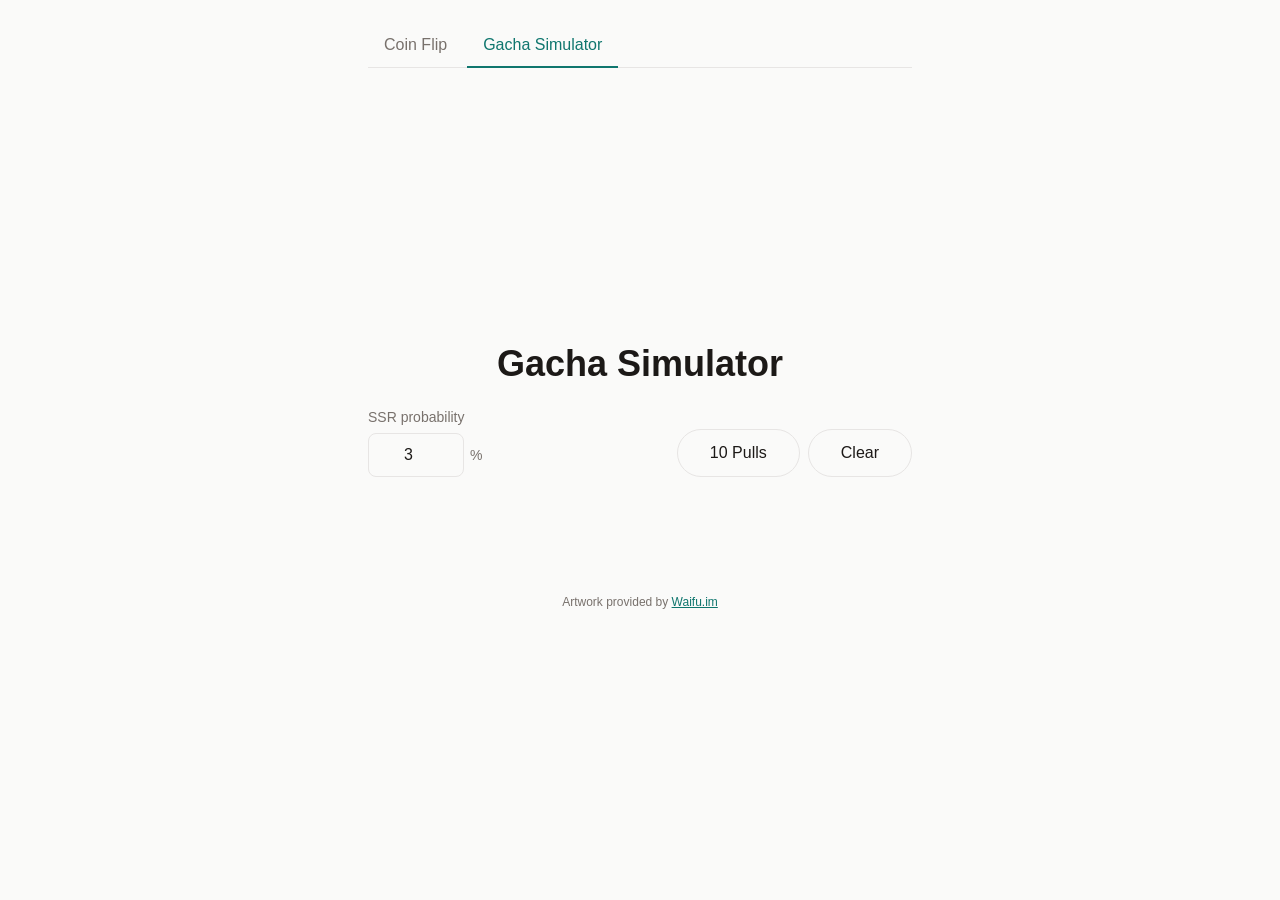
==== gacha.html @ 33f17eba "Bundle a single Waifu.im artwork in-repo; gacha pulls use it locally with no runtime API calls" ====
<!DOCTYPE html>
<html lang="en">
<head>
	<meta charset="utf-8">
	<meta name="viewport" content="width=device-width, initial-scale=1, viewport-fit=cover">
	<title>Gacha Simulator · Probability Sim</title>
	<link rel="icon" href="data:image/svg+xml,<svg xmlns='http://www.w3.org/2000/svg' viewBox='0 0 100 100'><text y='.9em' font-size='90'>🎰</text></svg>">
	<link rel="stylesheet" href="styles.css?v=7">
</head>
<body>
	<nav class="site-nav" aria-label="Simulators">
		<a class="nav-link" href="index.html">Coin Flip</a>
		<a class="nav-link active" href="gacha.html" aria-current="page">Gacha Simulator</a>
	</nav>
	<main class="app">
		<h1>Gacha Simulator</h1>
		<div class="gacha-controls">
			<label class="percent-field" for="ssr-input">
				<span>SSR probability</span>
				<span class="percent-input-row">
					<input id="ssr-input" type="number" min="0" max="100" step="0.1" value="3" inputmode="decimal">
					<span class="percent-suffix">%</span>
				</span>
			</label>
			<div class="button-row">
				<button id="pull-button" type="button">10 Pulls</button>
				<button id="clear-button" type="button">Clear</button>
			</div>
		</div>
		<p class="field-error" id="ssr-error" role="alert" hidden></p>
		<p class="status" id="status" aria-live="polite" hidden></p>
		<ol class="results-grid" id="results" aria-label="Pull results"></ol>
		<section class="summary" aria-label="Pull summary">
			<p class="stats" id="batch-stats"></p>
			<p class="stats" id="session-stats"></p>
		</section>
		<p class="attribution">Artwork provided by <a href="https://waifu.im" target="_blank" rel="noopener noreferrer">Waifu.im</a></p>
	</main>
	<script src="gacha.js?v=8"></script>
</body>
</html>
---- styles.css ----
:root {
	/* color-scheme keeps native spinners and scrollbars on theme in dark mode */
	color-scheme: light dark;
	--bg: #fafaf9;
	--fg: #1c1917;
	--muted: #78716c;
	--accent: #0f766e;
	--border: #e7e5e4;
	--hover: rgba( 28, 25, 23, 0.06 );
}

@media ( prefers-color-scheme: dark ) {
	:root {
		--bg: #171717;
		--fg: #f5f5f4;
		--muted: #a8a29e;
		--accent: #5eead4;
		--border: #262626;
		--hover: rgba( 245, 245, 244, 0.08 );
	}
}

* {
	box-sizing: border-box;
}

body {
	margin: 0;
	min-height: 100dvh;
	/* Flex column keeps the nav above the app; the app's auto margin does the centring */
	display: flex;
	flex-direction: column;
	align-items: center;
	background: var( --bg );
	color: var( --fg );
	font-family: -apple-system, "Segoe UI", Roboto, "Helvetica Neue", sans-serif;
	/* Safe-area insets keep the column clear of notches and home indicators */
	padding: calc( env( safe-area-inset-top ) + 24px ) calc( env( safe-area-inset-right ) + 24px ) calc( env( safe-area-inset-bottom ) + 24px ) calc( env( safe-area-inset-left ) + 24px );
}

.app {
	display: flex;
	flex-direction: column;
	align-items: center;
	gap: 24px;
	width: 100%;
	max-width: 34rem;
	/* Auto margins centre the app when the page is short and scroll cleanly when it is not */
	margin: auto 0;
}

h1 {
	margin: 0;
	font-size: clamp( 1.5rem, 5vw, 2.25rem );
	font-weight: 600;
}

.scene {
	position: relative;
	width: clamp( 160px, 40vw, 240px );
	height: clamp( 160px, 40vw, 240px );
}

.coin-shadow {
	position: absolute;
	left: 50%;
	bottom: -14px;
	width: 72%;
	height: 16px;
	margin-left: -36%;
	border-radius: 50%;
	/* Soft ellipse reads as the coin's shadow on the ground */
	background: radial-gradient( ellipse, rgba( 0, 0, 0, 0.22 ), transparent 70% );
	pointer-events: none;
}

.coin-mover {
	position: relative;
	width: 100%;
	height: 100%;
	/* The coin is a button now: click it, or focus it and press Enter or Space */
	cursor: pointer;
	user-select: none;
	/* Perspective must sit on the parent of the rotating element, not a grandparent */
	perspective: 900px;
}

.coin {
	position: relative;
	width: 100%;
	height: 100%;
	transform-style: preserve-3d;
}

.coin-mover.flipping {
	/* The arc carries the coin up and down with gravity easings per segment */
	animation: toss-arc 1s;
	/* While the toss runs the coin ignores clicks, so a rapid click cannot queue another flip */
	pointer-events: none;
}

.coin-mover.flipping .coin {
	/* The spin runs at constant angular speed, exactly like a real tossed coin */
	animation: toss-spin 1s linear forwards;
}

.coin-mover.flipping ~ .coin-shadow {
	/* The ground shadow shrinks and fades as the coin rises, returns as it falls */
	animation: toss-shadow 1s;
}

.coin-mover:focus-visible {
	/* Keyboard focus gets a clear ring around the round coin */
	outline: 2px solid var( --accent );
	outline-offset: 6px;
	border-radius: 50%;
}

@keyframes toss-arc {
	/* Ease-out on the rise (fast launch, slow at apex), ease-in on the fall (slow drop, fast land) */
	0%   { transform: translateY( 0 ) scale( 1 ); animation-timing-function: ease-out; }
	45%  { transform: translateY( -150px ) scale( 0.94 ); animation-timing-function: ease-in; }
	100% { transform: translateY( 0 ) scale( 1 ); }
}

@keyframes toss-spin {
	0%   { transform: rotateX( var( --flip-from, 0deg ) ); }
	100% { transform: rotateX( var( --flip-to, 1800deg ) ); }
}

@keyframes toss-shadow {
	0%   { transform: scale( 1 ); opacity: 0.7; }
	45%  { transform: scale( 0.5 ); opacity: 0.2; }
	100% { transform: scale( 1 ); opacity: 0.7; }
}

.coin-face {
	position: absolute;
	inset: 0;
	display: grid;
	place-items: center;
	border-radius: 50%;
	/* The border doubles as the visible edge when the coin is edge-on mid-toss */
	border: 2px solid #5d4a1f;
	/* Two radial gradients fake the convex dome of a struck coin */
	background:
		radial-gradient( ellipse farthest-corner at 35% 30%, #fff7c0 0%, #ffe680 12%, #d4af37 38%, #8a6e2f 78%, #5d4a1f 100% )
		, radial-gradient( ellipse farthest-corner at 65% 70%, #b8860b 0%, #d4af37 45%, #f0d060 100% );
	/* Inset rings read as the milled rim; the drop shadow lifts it off the page */
	box-shadow:
		inset 0 0 0 6px rgba( 60, 40, 0, 0.25 )
		, inset 0 0 0 7px rgba( 255, 235, 160, 0.35 )
		, inset 2px 3px 8px rgba( 0, 0, 0, 0.35 )
		, 0 6px 14px rgba( 0, 0, 0, 0.25 );
	color: #7a5c12;
	font-family: Georgia, "Times New Roman", serif;
	font-size: clamp( 3rem, 12vw, 4.5rem );
	font-weight: 700;
	/* Light below and dark above carves the lettering into the metal */
	text-shadow: 0 1px 0 rgba( 255, 245, 200, 0.6 ), 0 -1px 0 rgba( 60, 40, 0, 0.55 );
	backface-visibility: hidden;
}

.coin-face::after {
	/* Conic sheen sweeps across the face like light off polished gold */
	content: "";
	position: absolute;
	inset: 0;
	border-radius: 50%;
	pointer-events: none;
	background: conic-gradient( from 210deg, transparent 0deg, rgba( 255, 255, 255, 0.28 ) 40deg, transparent 90deg, transparent 180deg, rgba( 255, 255, 255, 0.12 ) 220deg, transparent 270deg );
}

.coin-tails {
	/* Tails starts rotated so it is the hidden back until the coin flips */
	transform: rotateX( 180deg );
}

.controls {
	display: flex;
	gap: 16px;
	width: 100%;
}

.percent-field {
	display: flex;
	flex-direction: column;
	gap: 8px;
	flex: 1;
	min-width: 0;
	color: var( --muted );
	font-size: 0.875rem;
}

input {
	min-height: 44px;
	width: 100%;
	padding: 8px 12px;
	border: 1px solid var( --border );
	border-radius: 8px;
	background: transparent;
	color: var( --fg );
	font: inherit;
	font-size: 16px; /* 16px stops iOS from auto-zooming the focused field */
	font-variant-numeric: tabular-nums;
	text-align: center;
}

input:focus {
	border-color: var( --accent );
}

input:focus-visible,
button:focus-visible {
	/* Keyboard focus keeps a visible ring instead of relying on the border tint alone */
	outline: 2px solid var( --accent );
	outline-offset: 2px;
}

button {
	min-height: 48px;
	padding: 14px 32px;
	border: 1px solid var( --border );
	border-radius: 999px;
	background: transparent;
	color: var( --fg );
	font: inherit;
	font-size: 1rem;
	cursor: pointer;
	transition: background 120ms ease, transform 120ms ease;
}

button:hover {
	background: var( --hover );
}

button:active {
	transform: scale( 0.98 );
}

button:disabled {
	opacity: 0.5;
	cursor: default;
}

.result {
	margin: 0;
	min-height: 1.5em;
	font-weight: 600;
	color: var( --muted );
}

.stats {
	margin: 0;
	min-height: 1.5em;
	font-size: 0.875rem;
	font-variant-numeric: tabular-nums;
	color: var( --muted );
}

.site-nav {
	display: flex;
	gap: 4px;
	width: 100%;
	max-width: 34rem;
	margin-bottom: 8px;
	border-bottom: 1px solid var( --border );
}

.nav-link {
	padding: 12px 16px;
	margin-bottom: -1px;
	border-bottom: 2px solid transparent;
	color: var( --muted );
	font-weight: 500;
	text-decoration: none;
}

.nav-link:hover {
	background: var( --hover );
	color: var( --fg );
}

.nav-link.active {
	/* The active page keeps the accent underline so the current tab is obvious */
	border-bottom-color: var( --accent );
	color: var( --accent );
}

.gacha-controls {
	display: flex;
	align-items: flex-end;
	gap: 16px;
	width: 100%;
}

.percent-input-row {
	display: flex;
	align-items: center;
	gap: 6px;
}

.percent-input-row input {
	width: 6rem;
}

.percent-suffix {
	color: var( --muted );
	font-size: 0.875rem;
}

.button-row {
	display: flex;
	gap: 8px;
}

.field-error {
	margin: 0;
	width: 100%;
	color: #dc2626;
	font-size: 0.875rem;
}

.status {
	margin: 0;
	min-height: 1.5em;
	color: var( --muted );
}

.results-grid {
	/* Exactly five cards per row, gacha-style, at every viewport width */
	display: grid;
	grid-template-columns: repeat( 5, 1fr );
	gap: 8px;
	width: 100%;
	margin: 0;
	padding: 0;
	list-style: none;
}

.card {
	overflow: hidden;
	border: 2px solid var( --border );
	border-radius: 10px;
	background: var( --bg );
}

.card-media {
	position: relative;
	aspect-ratio: 3 / 4;
	background: var( --hover );
}

.card-media img {
	display: block;
	width: 100%;
	height: 100%;
	object-fit: cover;
	transition: transform 150ms ease;
}

.card-fallback {
	display: grid;
	place-items: center;
	height: 100%;
	color: var( --muted );
	font-size: 0.75rem;
}

.card-link {
	display: block;
	text-decoration: none;
}

.card-link:focus-visible {
	/* Keyboard focus on a card link gets the same ring as buttons and inputs */
	outline: 2px solid var( --accent );
	outline-offset: 2px;
	border-radius: 8px;
}

.card:hover .card-media img {
	/* A gentle zoom signals the card is clickable without hiding the artwork */
	transform: scale( 1.03 );
}

.rarity-badge {
	/* The badge sits inside the artwork so each card is just image plus rarity */
	position: absolute;
	top: 6px;
	left: 6px;
	padding: 2px 7px;
	border-radius: 999px;
	font-size: 0.7rem;
	font-weight: 700;
	letter-spacing: 0.04em;
	box-shadow: 0 1px 3px rgba( 0, 0, 0, 0.35 );
}

.card-ssr {
	/* Gold reads as the top rarity; the glow stays subtle so the art is the focus */
	border-color: #d4af37;
	box-shadow: 0 0 12px rgba( 212, 175, 55, 0.35 );
}

.card-ssr .rarity-badge {
	background: #d4af37;
	color: #3f2d00;
}

.card-sr {
	border-color: #a855f7;
}

.card-sr .rarity-badge {
	background: #a855f7;
	color: #1e1033;
}

.card-r {
	border-color: #3b82f6;
}

.card-r .rarity-badge {
	background: #3b82f6;
	color: #0b1d33;
}

.summary {
	display: flex;
	flex-direction: column;
	gap: 4px;
	width: 100%;
}

.attribution {
	margin: 0;
	color: var( --muted );
	font-size: 0.75rem;
}

.attribution a {
	color: var( --accent );
}

@media ( max-width: 600px ) {
	/* Inputs stack under 600px so each field keeps a comfortable tap target */
	.controls {
		flex-direction: column;
	}
	/* Gacha controls and buttons stack so the pull button stays a full-width tap target */
	.gacha-controls {
		flex-direction: column;
		align-items: stretch;
	}
	.button-row button {
		flex: 1;
	}
}
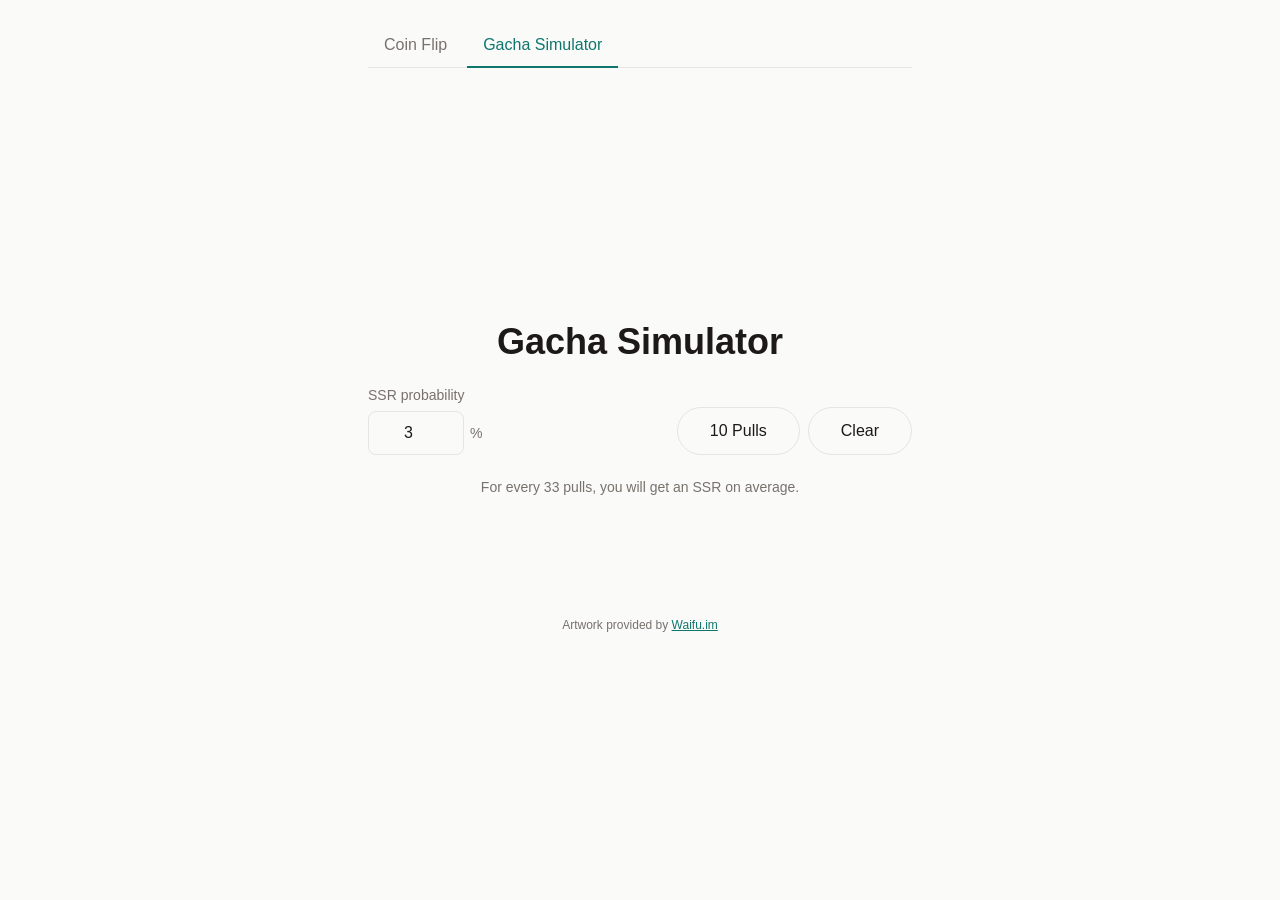
==== commit fff72061: "feat: add expected pulls per SSR metric to gacha sim - expectedPullsPerSsr(): geometric mean 1/p = 1" ====
--- a/gacha.html
+++ b/gacha.html
@@ -28,6 +28,7 @@
 			</div>
 		</div>
 		<p class="field-error" id="ssr-error" role="alert" hidden></p>
+		<p class="stats" id="expected-ssr-line" aria-live="polite"></p>
 		<p class="status" id="status" aria-live="polite" hidden></p>
 		<ol class="results-grid" id="results" aria-label="Pull results"></ol>
 		<section class="summary" aria-label="Pull summary">
@@ -36,6 +37,6 @@
 		</section>
 		<p class="attribution">Artwork provided by <a href="https://waifu.im" target="_blank" rel="noopener noreferrer">Waifu.im</a></p>
 	</main>
-	<script src="gacha.js?v=8"></script>
+	<script src="gacha.js?v=10"></script>
 </body>
 </html>
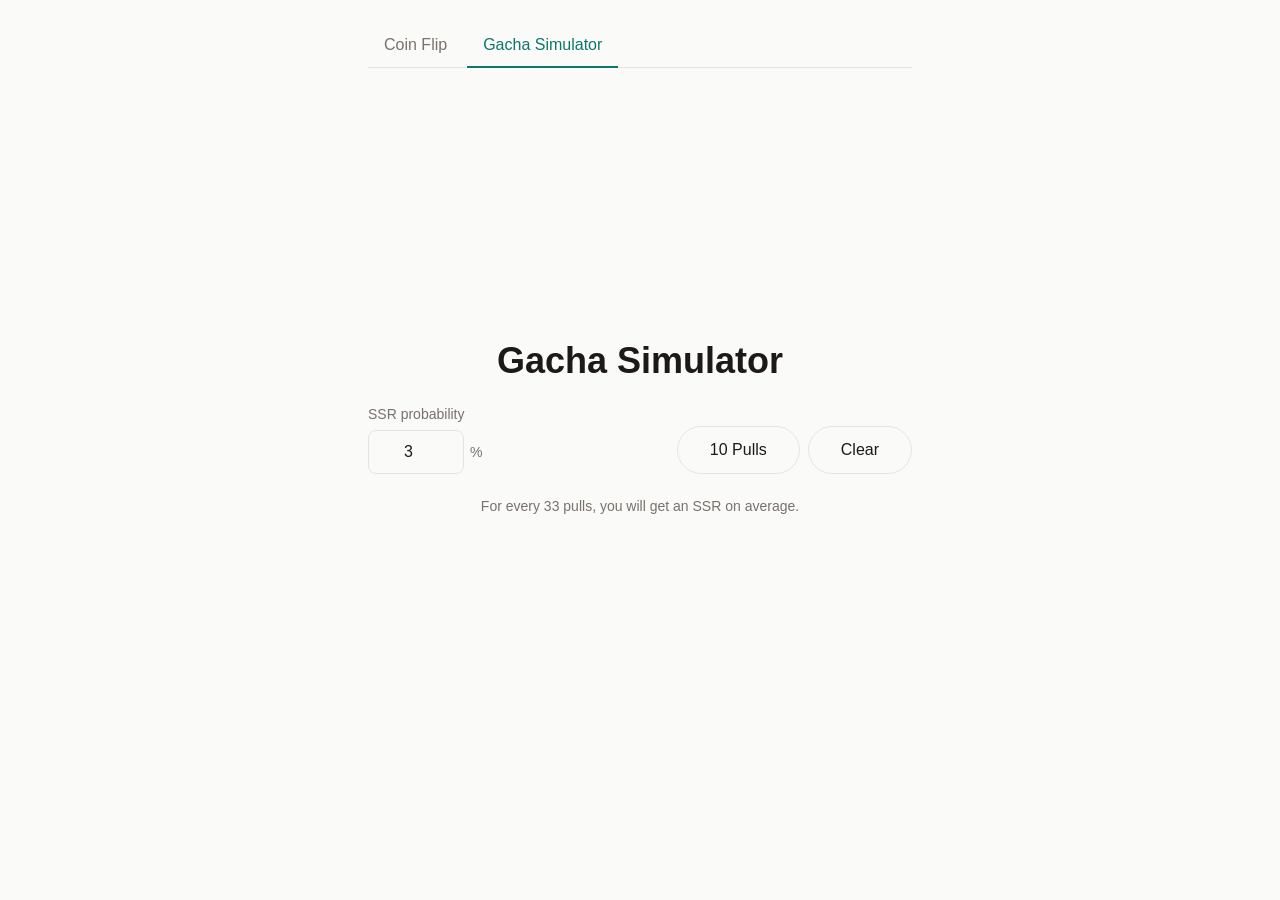
==== commit 9cb54c2f: "Remove Waifu.im attribution from gacha simulator" ====
--- a/gacha.html
+++ b/gacha.html
@@ -35,7 +35,6 @@
 			<p class="stats" id="batch-stats"></p>
 			<p class="stats" id="session-stats"></p>
 		</section>
-		<p class="attribution">Artwork provided by <a href="https://waifu.im" target="_blank" rel="noopener noreferrer">Waifu.im</a></p>
 	</main>
 	<script src="gacha.js?v=10"></script>
 </body>
--- a/styles.css
+++ b/styles.css
@@ -433,16 +433,6 @@
 	width: 100%;
 }
 
-.attribution {
-	margin: 0;
-	color: var( --muted );
-	font-size: 0.75rem;
-}
-
-.attribution a {
-	color: var( --accent );
-}
-
 @media ( max-width: 600px ) {
 	/* Inputs stack under 600px so each field keeps a comfortable tap target */
 	.controls {
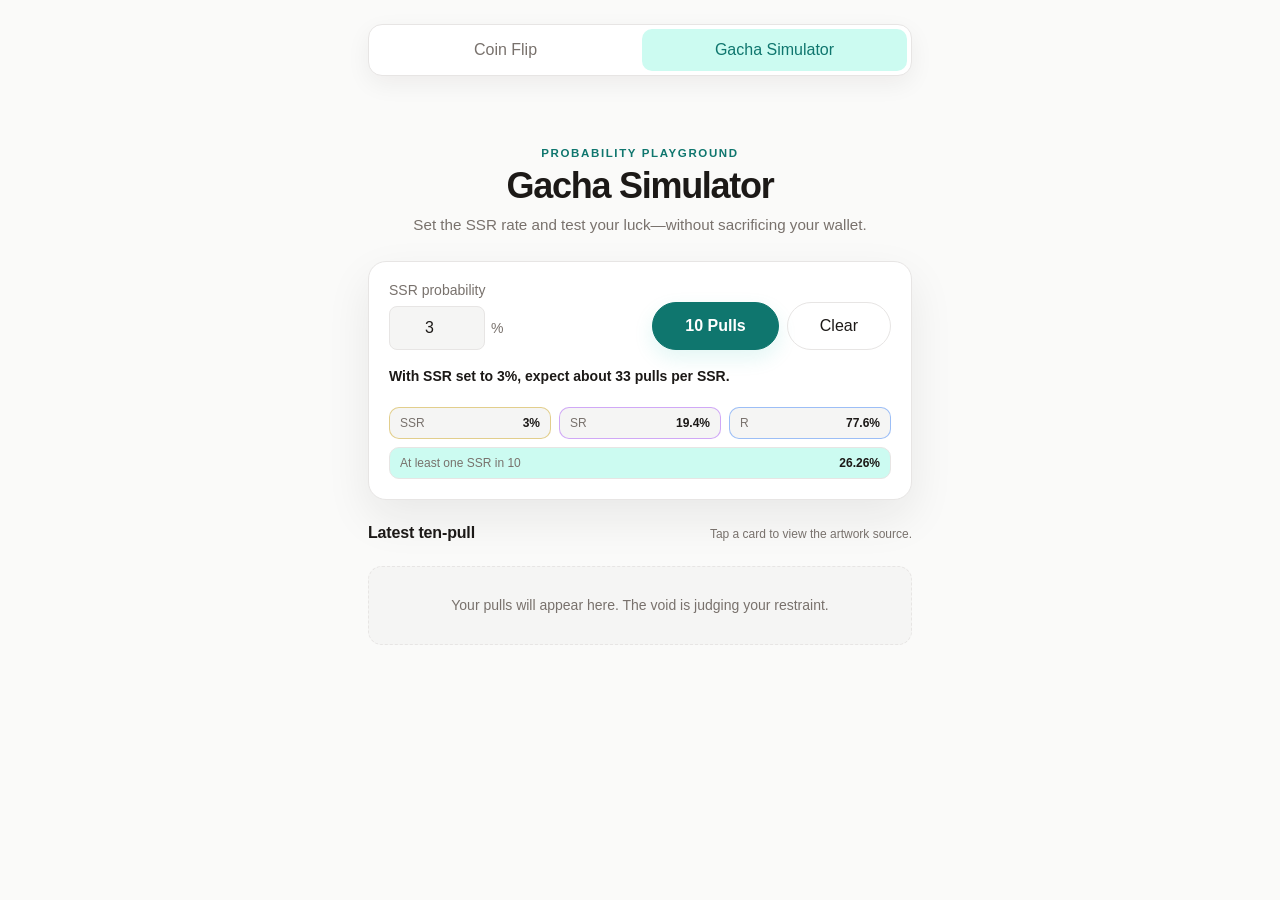
==== commit b0c6896a: "[verified] enhance simulator UX and probability checks" ====
--- a/gacha.html
+++ b/gacha.html
@@ -5,37 +5,61 @@
 	<meta name="viewport" content="width=device-width, initial-scale=1, viewport-fit=cover">
 	<title>Gacha Simulator · Probability Sim</title>
 	<link rel="icon" href="data:image/svg+xml,<svg xmlns='http://www.w3.org/2000/svg' viewBox='0 0 100 100'><text y='.9em' font-size='90'>🎰</text></svg>">
-	<link rel="stylesheet" href="styles.css?v=7">
+	<link rel="stylesheet" href="styles.css?v=9">
+	<script>
+		// Embed mode ( ?embed=1 ) hides the simulator nav and trims page chrome
+		// so the app sits cleanly inside a parent page's iframe ( game corner ).
+		if ( new URLSearchParams( location.search ).has( "embed" ) ) {
+			document.documentElement.dataset.embed = "1";
+		}
+	</script>
 </head>
 <body>
 	<nav class="site-nav" aria-label="Simulators">
 		<a class="nav-link" href="index.html">Coin Flip</a>
 		<a class="nav-link active" href="gacha.html" aria-current="page">Gacha Simulator</a>
 	</nav>
-	<main class="app">
-		<h1>Gacha Simulator</h1>
-		<div class="gacha-controls">
-			<label class="percent-field" for="ssr-input">
-				<span>SSR probability</span>
-				<span class="percent-input-row">
-					<input id="ssr-input" type="number" min="0" max="100" step="0.1" value="3" inputmode="decimal">
-					<span class="percent-suffix">%</span>
-				</span>
-			</label>
-			<div class="button-row">
-				<button id="pull-button" type="button">10 Pulls</button>
-				<button id="clear-button" type="button">Clear</button>
+	<main class="app gacha-app">
+		<header class="app-header">
+			<p class="eyebrow">Probability playground</p>
+			<h1>Gacha Simulator</h1>
+			<p class="app-intro">Set the SSR rate and test your luck—without sacrificing your wallet.</p>
+		</header>
+		<section class="control-card gacha-control-card" aria-label="Gacha controls">
+			<div class="gacha-controls">
+				<label class="percent-field">
+					<span>SSR probability</span>
+					<span class="percent-input-row">
+						<input id="ssr-input" type="number" min="0" max="100" step="0.1" value="3" inputmode="decimal" aria-describedby="ssr-error expected-ssr-line">
+						<span class="percent-suffix">%</span>
+					</span>
+				</label>
+				<div class="button-row">
+					<button class="primary-button" id="pull-button" type="button">10 Pulls</button>
+					<button id="clear-button" type="button">Clear</button>
+				</div>
 			</div>
+			<p class="field-error" id="ssr-error" role="alert" hidden></p>
+			<p class="stats expected-line" id="expected-ssr-line" aria-live="polite"></p>
+			<div class="odds-breakdown" role="group" aria-label="Configured rarity probabilities">
+				<span class="odds-chip odds-ssr">SSR <strong id="odds-ssr">3%</strong></span>
+				<span class="odds-chip odds-sr">SR <strong id="odds-sr">19.4%</strong></span>
+				<span class="odds-chip odds-r">R <strong id="odds-r">77.6%</strong></span>
+				<span class="odds-chip odds-ten">At least one SSR in 10 <strong id="ten-pull-chance">26.26%</strong></span>
+			</div>
+		</section>
+		<p class="status" id="status" aria-live="polite" hidden></p>
+		<div class="results-heading">
+			<h2>Latest ten-pull</h2>
+			<p>Tap a card to view the artwork source.</p>
 		</div>
-		<p class="field-error" id="ssr-error" role="alert" hidden></p>
-		<p class="stats" id="expected-ssr-line" aria-live="polite"></p>
-		<p class="status" id="status" aria-live="polite" hidden></p>
+		<p class="empty-state" id="results-empty">Your pulls will appear here. The void is judging your restraint.</p>
 		<ol class="results-grid" id="results" aria-label="Pull results"></ol>
-		<section class="summary" aria-label="Pull summary">
+		<section class="summary" id="summary" aria-label="Pull summary" hidden>
 			<p class="stats" id="batch-stats"></p>
 			<p class="stats" id="session-stats"></p>
 		</section>
 	</main>
-	<script src="gacha.js?v=10"></script>
+	<script src="gacha.js?v=11"></script>
 </body>
 </html>
--- a/styles.css
+++ b/styles.css
@@ -7,6 +7,12 @@
 	--accent: #0f766e;
 	--border: #e7e5e4;
 	--hover: rgba( 28, 25, 23, 0.06 );
+	--surface: #ffffff;
+	--surface-muted: #f5f5f4;
+	--accent-soft: #ccfbf1;
+	--accent-contrast: #ffffff;
+	--page-glow: rgba( 20, 184, 166, 0.12 );
+	--shadow: 0 18px 45px rgba( 28, 25, 23, 0.08 );
 }
 
 @media ( prefers-color-scheme: dark ) {
@@ -17,11 +23,54 @@
 		--accent: #5eead4;
 		--border: #262626;
 		--hover: rgba( 245, 245, 244, 0.08 );
-	}
+		--surface: #202020;
+		--surface-muted: #292929;
+		--accent-soft: rgba( 94, 234, 212, 0.14 );
+		--accent-contrast: #10201d;
+		--page-glow: rgba( 45, 212, 191, 0.10 );
+		--shadow: 0 22px 55px rgba( 0, 0, 0, 0.28 );
+	}
+}
+
+/* A parent page can force either palette; these blocks sit after the media query so they win. */
+:root[data-theme="light"] {
+	color-scheme: light;
+	--bg: #fafaf9;
+	--fg: #1c1917;
+	--muted: #78716c;
+	--accent: #0f766e;
+	--border: #e7e5e4;
+	--hover: rgba( 28, 25, 23, 0.06 );
+	--surface: #ffffff;
+	--surface-muted: #f5f5f4;
+	--accent-soft: #ccfbf1;
+	--accent-contrast: #ffffff;
+	--page-glow: rgba( 20, 184, 166, 0.12 );
+	--shadow: 0 18px 45px rgba( 28, 25, 23, 0.08 );
+}
+
+:root[data-theme="dark"] {
+	color-scheme: dark;
+	--bg: #171717;
+	--fg: #f5f5f4;
+	--muted: #a8a29e;
+	--accent: #5eead4;
+	--border: #262626;
+	--hover: rgba( 245, 245, 244, 0.08 );
+	--surface: #202020;
+	--surface-muted: #292929;
+	--accent-soft: rgba( 94, 234, 212, 0.14 );
+	--accent-contrast: #10201d;
+	--page-glow: rgba( 45, 212, 191, 0.10 );
+	--shadow: 0 22px 55px rgba( 0, 0, 0, 0.28 );
 }
 
 * {
 	box-sizing: border-box;
+}
+
+[hidden] {
+	display: none !important;
 }
 
 body {
@@ -33,7 +82,7 @@
 	align-items: center;
 	background: var( --bg );
 	color: var( --fg );
-	font-family: -apple-system, "Segoe UI", Roboto, "Helvetica Neue", sans-serif;
+	font-family: "Avenir Next", Avenir, "Segoe UI", Roboto, "Helvetica Neue", sans-serif;
 	/* Safe-area insets keep the column clear of notches and home indicators */
 	padding: calc( env( safe-area-inset-top ) + 24px ) calc( env( safe-area-inset-right ) + 24px ) calc( env( safe-area-inset-bottom ) + 24px ) calc( env( safe-area-inset-left ) + 24px );
 }
@@ -52,7 +101,9 @@
 h1 {
 	margin: 0;
 	font-size: clamp( 1.5rem, 5vw, 2.25rem );
-	font-weight: 600;
+	font-weight: 750;
+	letter-spacing: -0.035em;
+	text-wrap: balance;
 }
 
 .scene {
@@ -81,11 +132,17 @@
 	/* The coin is a button now: click it, or focus it and press Enter or Space */
 	cursor: pointer;
 	user-select: none;
+	min-height: 0;
+	padding: 0;
+	border: 0;
+	background: transparent;
+	color: inherit;
 	/* Perspective must sit on the parent of the rotating element, not a grandparent */
 	perspective: 900px;
 }
 
 .coin {
+	display: block;
 	position: relative;
 	width: 100%;
 	height: 100%;
@@ -238,6 +295,18 @@
 	transform: scale( 0.98 );
 }
 
+.coin-mover:hover {
+	background: transparent;
+}
+
+.coin-mover:active {
+	transform: none;
+}
+
+.coin-mover:disabled {
+	opacity: 1;
+}
+
 button:disabled {
 	opacity: 0.5;
 	cursor: default;
@@ -433,12 +502,254 @@
 	width: 100%;
 }
 
+/* Operate surfaces keep controls prominent and feedback compact. */
+.app-header {
+	display: grid;
+	justify-items: center;
+	gap: 6px;
+	text-align: center;
+}
+
+.eyebrow {
+	margin: 0;
+	color: var( --accent );
+	font-size: 0.72rem;
+	font-weight: 750;
+	letter-spacing: 0.14em;
+	text-transform: uppercase;
+}
+
+.app-intro {
+	max-width: 30rem;
+	margin: 0;
+	color: var( --muted );
+	font-size: 0.95rem;
+	line-height: 1.55;
+	text-wrap: pretty;
+}
+
+.gacha-app {
+	flex: 0 0 auto;
+	justify-content: flex-start;
+	margin-block: clamp( 2rem, 7vh, 4rem ) 0;
+}
+
+.control-card,
+.result-panel,
+.summary {
+	width: 100%;
+	border: 1px solid var( --border );
+	background: var( --surface );
+	box-shadow: var( --shadow );
+}
+
+.control-card {
+	display: grid;
+	gap: 18px;
+	padding: 20px;
+	border-radius: 18px;
+}
+
+.coin-controls .primary-button {
+	width: 100%;
+}
+
+.result-panel {
+	display: grid;
+	gap: 4px;
+	padding: 16px 20px;
+	border-radius: 16px;
+	text-align: center;
+}
+
+.result-panel .result {
+	color: var( --fg );
+	font-size: 1rem;
+}
+
+input {
+	background: var( --surface-muted );
+	transition: border-color 120ms ease, box-shadow 120ms ease, background 120ms ease;
+}
+
+input:focus {
+	background: var( --surface );
+	box-shadow: 0 0 0 3px var( --accent-soft );
+}
+
+.primary-button {
+	border-color: var( --accent );
+	background: var( --accent );
+	color: var( --accent-contrast );
+	font-weight: 700;
+	box-shadow: 0 8px 20px var( --page-glow );
+}
+
+.primary-button:hover {
+	background: var( --accent );
+	filter: brightness( 1.08 );
+	transform: translateY( -1px );
+}
+
+.site-nav {
+	padding: 4px;
+	border: 1px solid var( --border );
+	border-radius: 14px;
+	background: var( --surface );
+	box-shadow: 0 8px 24px rgba( 28, 25, 23, 0.06 );
+}
+
+.nav-link {
+	margin: 0;
+	border: 0;
+	border-radius: 10px;
+	text-align: center;
+	flex: 1;
+}
+
+.nav-link.active {
+	background: var( --accent-soft );
+}
+
+.expected-line {
+	color: var( --fg );
+	font-weight: 600;
+}
+
+.odds-breakdown {
+	display: grid;
+	grid-template-columns: repeat( 3, 1fr );
+	gap: 8px;
+}
+
+.odds-chip {
+	display: flex;
+	justify-content: space-between;
+	gap: 6px;
+	padding: 8px 10px;
+	border: 1px solid var( --border );
+	border-radius: 10px;
+	background: var( --surface-muted );
+	color: var( --muted );
+	font-size: 0.75rem;
+	font-variant-numeric: tabular-nums;
+}
+
+.odds-chip strong {
+	color: var( --fg );
+}
+
+.odds-ssr {
+	border-color: rgba( 212, 175, 55, 0.55 );
+}
+
+.odds-sr {
+	border-color: rgba( 168, 85, 247, 0.48 );
+}
+
+.odds-r {
+	border-color: rgba( 59, 130, 246, 0.48 );
+}
+
+.odds-ten {
+	grid-column: 1 / -1;
+	background: var( --accent-soft );
+}
+
+.results-heading {
+	display: flex;
+	align-items: baseline;
+	justify-content: space-between;
+	gap: 16px;
+	width: 100%;
+}
+
+.results-heading h2,
+.results-heading p {
+	margin: 0;
+}
+
+.results-heading h2 {
+	font-size: 1rem;
+	letter-spacing: -0.01em;
+}
+
+.results-heading p {
+	color: var( --muted );
+	font-size: 0.75rem;
+}
+
+.empty-state {
+	width: 100%;
+	margin: 0;
+	padding: 28px 18px;
+	border: 1px dashed var( --border );
+	border-radius: 14px;
+	background: var( --surface-muted );
+	color: var( --muted );
+	font-size: 0.875rem;
+	line-height: 1.5;
+	text-align: center;
+}
+
+.summary {
+	gap: 6px;
+	padding: 14px 16px;
+	border-radius: 14px;
+	box-shadow: none;
+}
+
+.card {
+	box-shadow: 0 4px 12px rgba( 0, 0, 0, 0.08 );
+	animation: card-reveal 260ms both;
+}
+
+.card.card-ssr {
+	box-shadow: 0 4px 12px rgba( 0, 0, 0, 0.08 ), 0 0 12px rgba( 212, 175, 55, 0.35 );
+}
+
+.card:nth-child( 2n ) {
+	animation-delay: 30ms;
+}
+
+.card:nth-child( 3n ) {
+	animation-delay: 60ms;
+}
+
+@keyframes card-reveal {
+	from {
+		opacity: 0;
+		transform: translateY( 8px ) scale( 0.98 );
+	}
+	to {
+		opacity: 1;
+		transform: translateY( 0 ) scale( 1 );
+	}
+}
+
+@media ( prefers-reduced-motion: reduce ) {
+	*,
+	*::before,
+	*::after {
+		scroll-behavior: auto !important;
+		animation-duration: 0.01ms !important;
+		animation-iteration-count: 1 !important;
+		transition-duration: 0.01ms !important;
+	}
+}
+
 @media ( max-width: 600px ) {
-	/* Inputs stack under 600px so each field keeps a comfortable tap target */
+	body {
+		padding: calc( env( safe-area-inset-top ) + 16px ) calc( env( safe-area-inset-right ) + 16px ) calc( env( safe-area-inset-bottom ) + 16px ) calc( env( safe-area-inset-left ) + 16px );
+	}
+	/* Inputs stack when needed; the linked coin pair remains side by side on ordinary phones */
 	.controls {
 		flex-direction: column;
 	}
-	/* Gacha controls and buttons stack so the pull button stays a full-width tap target */
+	.coin-app .controls {
+		flex-direction: row;
+	}
+	/* Gacha controls stack so the pull button stays a full-width tap target */
 	.gacha-controls {
 		flex-direction: column;
 		align-items: stretch;
@@ -446,4 +757,40 @@
 	.button-row button {
 		flex: 1;
 	}
-}
+	.control-card {
+		padding: 16px;
+	}
+	.results-heading {
+		align-items: flex-start;
+		flex-direction: column;
+		gap: 4px;
+	}
+	.results-grid {
+		gap: 4px;
+	}
+	.rarity-badge {
+		padding: 2px 5px;
+		font-size: 0.75rem;
+	}
+}
+
+@media ( max-width: 340px ) {
+	.coin-app .controls {
+		flex-direction: column;
+	}
+}
+
+/* Embed mode ( [data-embed] ) keeps only the app: no nav, no full-page chrome */
+:root[data-embed] body {
+	min-height: 0;
+	background: transparent;
+	padding: 20px;
+}
+
+:root[data-embed] .site-nav {
+	display: none;
+}
+
+:root[data-embed] .gacha-app {
+	margin-block: 0;
+}
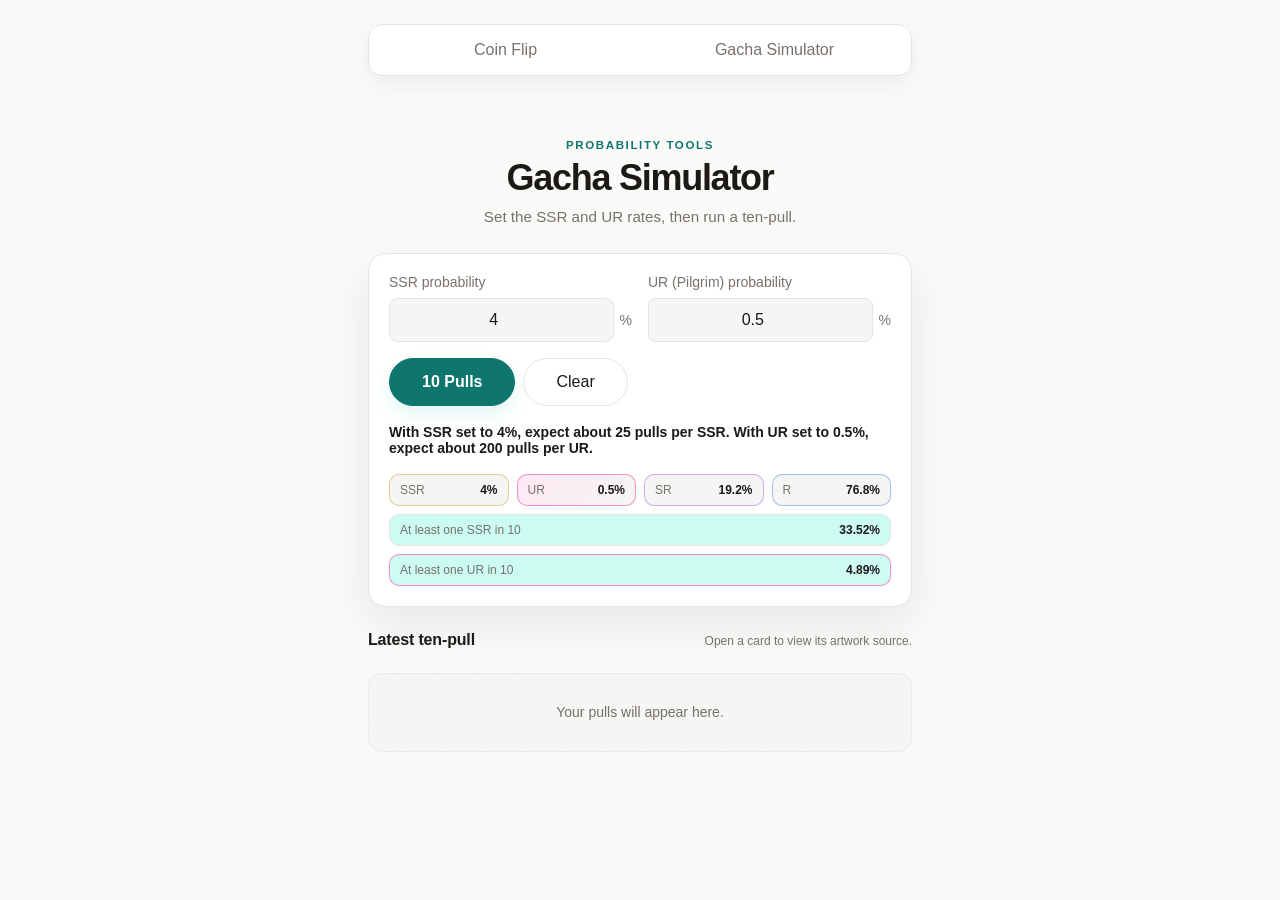
==== commit 962307ff: "feat: switch simulators without page reloads" ====
--- a/gacha.html
+++ b/gacha.html
@@ -5,61 +5,10 @@
 	<meta name="viewport" content="width=device-width, initial-scale=1, viewport-fit=cover">
 	<title>Gacha Simulator · Probability Sim</title>
 	<link rel="icon" href="data:image/svg+xml,<svg xmlns='http://www.w3.org/2000/svg' viewBox='0 0 100 100'><text y='.9em' font-size='90'>🎰</text></svg>">
-	<link rel="stylesheet" href="styles.css?v=9">
-	<script>
-		// Embed mode ( ?embed=1 ) hides the simulator nav and trims page chrome
-		// so the app sits cleanly inside a parent page's iframe ( game corner ).
-		if ( new URLSearchParams( location.search ).has( "embed" ) ) {
-			document.documentElement.dataset.embed = "1";
-		}
-	</script>
+	<link rel="stylesheet" href="styles/styles.css?v=__BUILD_VERSION__">
 </head>
 <body>
-	<nav class="site-nav" aria-label="Simulators">
-		<a class="nav-link" href="index.html">Coin Flip</a>
-		<a class="nav-link active" href="gacha.html" aria-current="page">Gacha Simulator</a>
-	</nav>
-	<main class="app gacha-app">
-		<header class="app-header">
-			<p class="eyebrow">Probability playground</p>
-			<h1>Gacha Simulator</h1>
-			<p class="app-intro">Set the SSR rate and test your luck—without sacrificing your wallet.</p>
-		</header>
-		<section class="control-card gacha-control-card" aria-label="Gacha controls">
-			<div class="gacha-controls">
-				<label class="percent-field">
-					<span>SSR probability</span>
-					<span class="percent-input-row">
-						<input id="ssr-input" type="number" min="0" max="100" step="0.1" value="3" inputmode="decimal" aria-describedby="ssr-error expected-ssr-line">
-						<span class="percent-suffix">%</span>
-					</span>
-				</label>
-				<div class="button-row">
-					<button class="primary-button" id="pull-button" type="button">10 Pulls</button>
-					<button id="clear-button" type="button">Clear</button>
-				</div>
-			</div>
-			<p class="field-error" id="ssr-error" role="alert" hidden></p>
-			<p class="stats expected-line" id="expected-ssr-line" aria-live="polite"></p>
-			<div class="odds-breakdown" role="group" aria-label="Configured rarity probabilities">
-				<span class="odds-chip odds-ssr">SSR <strong id="odds-ssr">3%</strong></span>
-				<span class="odds-chip odds-sr">SR <strong id="odds-sr">19.4%</strong></span>
-				<span class="odds-chip odds-r">R <strong id="odds-r">77.6%</strong></span>
-				<span class="odds-chip odds-ten">At least one SSR in 10 <strong id="ten-pull-chance">26.26%</strong></span>
-			</div>
-		</section>
-		<p class="status" id="status" aria-live="polite" hidden></p>
-		<div class="results-heading">
-			<h2>Latest ten-pull</h2>
-			<p>Tap a card to view the artwork source.</p>
-		</div>
-		<p class="empty-state" id="results-empty">Your pulls will appear here. The void is judging your restraint.</p>
-		<ol class="results-grid" id="results" aria-label="Pull results"></ol>
-		<section class="summary" id="summary" aria-label="Pull summary" hidden>
-			<p class="stats" id="batch-stats"></p>
-			<p class="stats" id="session-stats"></p>
-		</section>
-	</main>
-	<script src="gacha.js?v=11"></script>
+	<div id="app" aria-live="polite"></div>
+	<script src="js/view-loader.js?v=__BUILD_VERSION__" data-view="views/gacha.html?v=__BUILD_VERSION__" data-script="js/gacha.js?v=__BUILD_VERSION__" defer></script>
 </body>
-</html>
+</html>
--- a/styles/styles.css
+++ b/styles/styles.css
@@ -0,0 +1,909 @@
+:root {
+	/* color-scheme keeps native spinners and scrollbars on theme in dark mode */
+	color-scheme: light dark;
+	--bg: #fafaf9;
+	--fg: #1c1917;
+	--muted: #78716c;
+	--accent: #0f766e;
+	--border: #e7e5e4;
+	--hover: rgba( 28, 25, 23, 0.06 );
+	--surface: #ffffff;
+	--surface-muted: #f5f5f4;
+	--accent-soft: #ccfbf1;
+	--accent-contrast: #ffffff;
+	--page-glow: rgba( 20, 184, 166, 0.12 );
+	--shadow: 0 18px 45px rgba( 28, 25, 23, 0.08 );
+}
+
+@media ( prefers-color-scheme: dark ) {
+	:root {
+		--bg: #171717;
+		--fg: #f5f5f4;
+		--muted: #a8a29e;
+		--accent: #5eead4;
+		--border: #262626;
+		--hover: rgba( 245, 245, 244, 0.08 );
+		--surface: #202020;
+		--surface-muted: #292929;
+		--accent-soft: rgba( 94, 234, 212, 0.14 );
+		--accent-contrast: #10201d;
+		--page-glow: rgba( 45, 212, 191, 0.10 );
+		--shadow: 0 22px 55px rgba( 0, 0, 0, 0.28 );
+	}
+}
+
+/* A parent page can force either palette; these blocks sit after the media query so they win. */
+:root[data-theme="light"] {
+	color-scheme: light;
+	--bg: #fafaf9;
+	--fg: #1c1917;
+	--muted: #78716c;
+	--accent: #0f766e;
+	--border: #e7e5e4;
+	--hover: rgba( 28, 25, 23, 0.06 );
+	--surface: #ffffff;
+	--surface-muted: #f5f5f4;
+	--accent-soft: #ccfbf1;
+	--accent-contrast: #ffffff;
+	--page-glow: rgba( 20, 184, 166, 0.12 );
+	--shadow: 0 18px 45px rgba( 28, 25, 23, 0.08 );
+}
+
+:root[data-theme="dark"] {
+	color-scheme: dark;
+	--bg: #171717;
+	--fg: #f5f5f4;
+	--muted: #a8a29e;
+	--accent: #5eead4;
+	--border: #262626;
+	--hover: rgba( 245, 245, 244, 0.08 );
+	--surface: #202020;
+	--surface-muted: #292929;
+	--accent-soft: rgba( 94, 234, 212, 0.14 );
+	--accent-contrast: #10201d;
+	--page-glow: rgba( 45, 212, 191, 0.10 );
+	--shadow: 0 22px 55px rgba( 0, 0, 0, 0.28 );
+}
+
+* {
+	box-sizing: border-box;
+}
+
+[hidden] {
+	display: none !important;
+}
+
+body {
+	margin: 0;
+	min-height: 100dvh;
+	/* Flex column keeps the nav above the app; the app's auto margin does the centring */
+	display: flex;
+	flex-direction: column;
+	align-items: center;
+	background: var( --bg );
+	color: var( --fg );
+	font-family: "Avenir Next", Avenir, "Segoe UI", Roboto, "Helvetica Neue", sans-serif;
+	/* Safe-area insets keep the column clear of notches and home indicators */
+	padding: calc( env( safe-area-inset-top ) + 24px ) calc( env( safe-area-inset-right ) + 24px ) calc( env( safe-area-inset-bottom ) + 24px ) calc( env( safe-area-inset-left ) + 24px );
+}
+
+.app {
+	display: flex;
+	flex-direction: column;
+	align-items: center;
+	gap: 24px;
+	width: 100%;
+	max-width: 34rem;
+	/* Auto margins centre the app when the page is short and scroll cleanly when it is not */
+	margin: auto 0;
+}
+
+h1 {
+	margin: 0;
+	font-size: clamp( 1.5rem, 5vw, 2.25rem );
+	font-weight: 750;
+	letter-spacing: -0.035em;
+	text-wrap: balance;
+}
+
+.scene {
+	position: relative;
+	width: clamp( 160px, 40vw, 240px );
+	height: clamp( 160px, 40vw, 240px );
+}
+
+.coin-shadow {
+	position: absolute;
+	left: 50%;
+	bottom: -14px;
+	width: 72%;
+	height: 16px;
+	margin-left: -36%;
+	border-radius: 50%;
+	/* Soft ellipse reads as the coin's shadow on the ground */
+	background: radial-gradient( ellipse, rgba( 0, 0, 0, 0.22 ), transparent 70% );
+	pointer-events: none;
+}
+
+.coin-mover {
+	position: relative;
+	width: 100%;
+	height: 100%;
+	/* The coin is a button now: click it, or focus it and press Enter or Space */
+	cursor: pointer;
+	user-select: none;
+	min-height: 0;
+	padding: 0;
+	border: 0;
+	background: transparent;
+	color: inherit;
+	/* Perspective must sit on the parent of the rotating element, not a grandparent */
+	perspective: 900px;
+}
+
+.coin {
+	display: block;
+	position: relative;
+	width: 100%;
+	height: 100%;
+	transform-style: preserve-3d;
+	will-change: transform;
+}
+
+.coin-mover.flipping {
+	/* The arc carries the coin up and down with gravity easings per segment */
+	animation: toss-arc 1s;
+	/* While the toss runs the coin ignores clicks, so a rapid click cannot queue another flip */
+	pointer-events: none;
+}
+
+.coin-mover.flipping .coin {
+	/* The spin runs at constant angular speed, exactly like a real tossed coin */
+	animation: toss-spin 1s linear forwards;
+}
+
+.coin-mover.flipping ~ .coin-shadow {
+	/* The ground shadow shrinks and fades as the coin rises, returns as it falls */
+	animation: toss-shadow 1s;
+}
+
+.coin-mover:focus-visible {
+	/* Keyboard focus gets a clear ring around the round coin */
+	outline: 2px solid var( --accent );
+	outline-offset: 6px;
+	border-radius: 50%;
+}
+
+@keyframes toss-arc {
+	/* Ease-out on the rise (fast launch, slow at apex), ease-in on the fall (slow drop, fast land) */
+	0%   { transform: translateY( 0 ) scale( 1 ); animation-timing-function: ease-out; }
+	45%  { transform: translateY( -150px ) scale( 0.94 ); animation-timing-function: ease-in; }
+	100% { transform: translateY( 0 ) scale( 1 ); }
+}
+
+@keyframes toss-spin {
+	0%   { transform: rotateX( var( --flip-from, 0deg ) ); }
+	100% { transform: rotateX( var( --flip-to, 1800deg ) ); }
+}
+
+@keyframes toss-shadow {
+	0%   { transform: scale( 1 ); opacity: 0.7; }
+	45%  { transform: scale( 0.5 ); opacity: 0.2; }
+	100% { transform: scale( 1 ); opacity: 0.7; }
+}
+
+.coin-face {
+	position: absolute;
+	inset: 0;
+	backface-visibility: hidden;
+}
+
+.coin-art {
+	display: block;
+	width: 100%;
+	height: 100%;
+	object-fit: contain;
+	overflow: visible;
+	pointer-events: none;
+	filter: drop-shadow( 0 6px 7px rgba( 0, 0, 0, 0.3 ) );
+}
+
+.coin-metal {
+	stroke: #604514;
+	stroke-width: 2;
+}
+
+.coin-rim {
+	fill: none;
+	stroke: rgba( 255, 231, 132, 0.65 );
+	stroke-width: 2;
+}
+
+.coin-hibiscus ellipse,
+.coin-hibiscus circle {
+	fill: rgba( 102, 72, 15, 0.22 );
+	stroke: #6b4d14;
+	stroke-width: 1.2;
+}
+
+.coin-engraving,
+.coin-tendrils path {
+	fill: none;
+	stroke: #654812;
+	stroke-linecap: round;
+	stroke-linejoin: round;
+	filter: drop-shadow( 0 1px 0 rgba( 255, 232, 134, 0.75 ) );
+}
+
+.coin-engraving {
+	stroke-width: 2;
+}
+
+.coin-tendrils path {
+	stroke-width: 4.5;
+}
+
+.coin-value,
+.coin-sen,
+.coin-year,
+.coin-bank,
+.coin-latent {
+	fill: #6a4b13;
+	font-family: Georgia, "Times New Roman", serif;
+	filter: drop-shadow( 0 1px 0 rgba( 255, 235, 145, 0.8 ) );
+}
+
+.coin-value {
+	font-size: 58px;
+	font-style: italic;
+}
+
+.coin-sen {
+	font-size: 18px;
+	font-weight: 700;
+}
+
+.coin-year {
+	font-size: 14px;
+	font-style: italic;
+}
+
+.coin-bank {
+	font-size: 10px;
+	font-weight: 700;
+	letter-spacing: 1.2px;
+}
+
+.coin-dots {
+	fill: #765718;
+	filter: drop-shadow( 0 1px 0 rgba( 255, 235, 145, 0.75 ) );
+}
+
+.coin-latent {
+	font-size: 24px;
+	font-weight: 700;
+	opacity: 0.28;
+}
+
+.coin-tails {
+	/* Tails starts rotated so it is the hidden back until the coin flips */
+	transform: rotateX( 180deg );
+}
+
+.controls {
+	display: flex;
+	gap: 16px;
+	width: 100%;
+}
+
+.percent-field {
+	display: flex;
+	flex-direction: column;
+	gap: 8px;
+	flex: 1;
+	min-width: 0;
+	color: var( --muted );
+	font-size: 0.875rem;
+}
+
+input {
+	min-height: 44px;
+	width: 100%;
+	padding: 8px 12px;
+	border: 1px solid var( --border );
+	border-radius: 8px;
+	background: transparent;
+	color: var( --fg );
+	font: inherit;
+	font-size: 16px; /* 16px stops iOS from auto-zooming the focused field */
+	font-variant-numeric: tabular-nums;
+	text-align: center;
+}
+
+input:focus {
+	border-color: var( --accent );
+}
+
+input:focus-visible,
+button:focus-visible {
+	/* Keyboard focus keeps a visible ring instead of relying on the border tint alone */
+	outline: 2px solid var( --accent );
+	outline-offset: 2px;
+}
+
+button {
+	min-height: 48px;
+	padding: 14px 32px;
+	border: 1px solid var( --border );
+	border-radius: 999px;
+	background: transparent;
+	color: var( --fg );
+	font: inherit;
+	font-size: 1rem;
+	cursor: pointer;
+	transition: background 120ms ease, transform 120ms ease;
+}
+
+button:hover {
+	background: var( --hover );
+}
+
+button:active {
+	transform: scale( 0.98 );
+}
+
+.coin-mover:hover {
+	background: transparent;
+}
+
+.coin-mover:active {
+	transform: none;
+}
+
+.coin-mover:disabled {
+	opacity: 1;
+}
+
+button:disabled {
+	opacity: 0.5;
+	cursor: default;
+}
+
+.result {
+	margin: 0;
+	min-height: 1.5em;
+	font-weight: 600;
+	color: var( --muted );
+}
+
+.stats {
+	margin: 0;
+	min-height: 1.5em;
+	font-size: 0.875rem;
+	font-variant-numeric: tabular-nums;
+	color: var( --muted );
+}
+
+.site-nav {
+	display: flex;
+	gap: 4px;
+	width: 100%;
+	max-width: 34rem;
+	margin-bottom: 8px;
+	border-bottom: 1px solid var( --border );
+}
+
+.nav-link {
+	padding: 12px 16px;
+	margin-bottom: -1px;
+	border-bottom: 2px solid transparent;
+	color: var( --muted );
+	font-weight: 500;
+	text-decoration: none;
+}
+
+.nav-link:hover {
+	background: var( --hover );
+	color: var( --fg );
+}
+
+.nav-link.active {
+	/* The active page keeps the accent underline so the current tab is obvious */
+	border-bottom-color: var( --accent );
+	color: var( --accent );
+}
+
+.gacha-controls {
+	display: grid;
+	grid-template-columns: repeat( 2, minmax( 0, 1fr ) );
+	align-items: end;
+	gap: 16px;
+	width: 100%;
+}
+
+.percent-input-row {
+	display: flex;
+	align-items: center;
+	gap: 6px;
+	width: 100%;
+}
+
+.percent-input-row input {
+	flex: 1;
+	width: 100%;
+	min-width: 0;
+}
+
+.percent-suffix {
+	color: var( --muted );
+	font-size: 0.875rem;
+}
+
+.button-row {
+	display: flex;
+	gap: 8px;
+}
+
+.field-error {
+	margin: 0;
+	width: 100%;
+	color: #dc2626;
+	font-size: 0.875rem;
+}
+
+.status {
+	margin: 0;
+	min-height: 1.5em;
+	color: var( --muted );
+}
+
+.results-grid {
+	/* Exactly five cards per row, gacha-style, at every viewport width */
+	display: grid;
+	grid-template-columns: repeat( 5, 1fr );
+	gap: 8px;
+	width: 100%;
+	margin: 0;
+	padding: 0;
+	list-style: none;
+}
+
+.card {
+	overflow: hidden;
+	border: 2px solid var( --border );
+	border-radius: 10px;
+	background: var( --bg );
+}
+
+.card-media {
+	position: relative;
+	aspect-ratio: 3 / 4;
+	background: var( --hover );
+}
+
+.card-media img {
+	display: block;
+	width: 100%;
+	height: 100%;
+	object-fit: cover;
+	transition: transform 150ms ease;
+}
+
+.card-fallback {
+	display: grid;
+	place-items: center;
+	height: 100%;
+	color: var( --muted );
+	font-size: 0.75rem;
+}
+
+.card-link {
+	display: block;
+	text-decoration: none;
+}
+
+.card-link:focus-visible {
+	/* Keyboard focus on a card link gets the same ring as buttons and inputs */
+	outline: 2px solid var( --accent );
+	outline-offset: 2px;
+	border-radius: 8px;
+}
+
+.card:hover .card-media img {
+	/* A gentle zoom signals the card is clickable without hiding the artwork */
+	transform: scale( 1.03 );
+}
+
+.rarity-badge {
+	/* The badge sits inside the artwork so each card is just image plus rarity */
+	position: absolute;
+	top: 6px;
+	left: 6px;
+	padding: 2px 7px;
+	border-radius: 999px;
+	font-size: 0.7rem;
+	font-weight: 700;
+	letter-spacing: 0.04em;
+	box-shadow: 0 1px 3px rgba( 0, 0, 0, 0.35 );
+}
+
+.card-ssr {
+	/* Gold reads as the top rarity; the glow stays subtle so the art is the focus */
+	border-color: #d4af37;
+	box-shadow: 0 0 12px rgba( 212, 175, 55, 0.35 );
+}
+
+.card-ssr .rarity-badge {
+	background: #d4af37;
+	color: #3f2d00;
+}
+
+.card-ur {
+	border-color: #f9a8d4;
+	box-shadow: 0 0 20px rgba( 244, 114, 182, 0.95 ), 0 0 44px rgba( 192, 132, 252, 0.72 );
+	filter: drop-shadow( 0 0 10px rgba( 244, 114, 182, 0.78 ) );
+	animation: ur-glow 1.35s ease-in-out infinite alternate;
+}
+
+.card-ur .card-media::before {
+	content: "";
+	position: absolute;
+	z-index: 1;
+	inset: 0;
+	pointer-events: none;
+	background: radial-gradient( circle at 50% 18%, rgba( 255, 255, 255, 0.65 ), transparent 26% ), linear-gradient( 135deg, rgba( 244, 114, 182, 0.32 ), transparent 42%, rgba( 192, 132, 252, 0.28 ) );
+	mix-blend-mode: screen;
+	animation: ur-aura 1.35s ease-in-out infinite alternate;
+}
+
+.card-ur .card-media::after {
+	content: "";
+	position: absolute;
+	z-index: 1;
+	inset: 4px;
+	border: 1px solid rgba( 255, 255, 255, 0.82 );
+	border-radius: 7px;
+	box-shadow: inset 0 0 12px rgba( 255, 255, 255, 0.55 );
+	pointer-events: none;
+}
+
+.card-ur .rarity-badge {
+	z-index: 2;
+	background: linear-gradient( 135deg, #fdf2f8 0%, #f9a8d4 30%, #c084fc 100% );
+	color: #3b1234;
+	text-shadow: 0 0 6px rgba( 255, 255, 255, 0.95 );
+	box-shadow: 0 0 8px rgba( 255, 255, 255, 0.85 ), 0 0 16px rgba( 244, 114, 182, 0.9 );
+}
+
+@keyframes ur-glow {
+	from { box-shadow: 0 0 16px rgba( 244, 114, 182, 0.78 ), 0 0 32px rgba( 192, 132, 252, 0.48 ); filter: drop-shadow( 0 0 7px rgba( 244, 114, 182, 0.65 ) ); }
+	to   { box-shadow: 0 0 30px rgba( 244, 114, 182, 1 ), 0 0 68px rgba( 192, 132, 252, 0.92 ); filter: drop-shadow( 0 0 18px rgba( 244, 114, 182, 1 ) ); }
+}
+
+@keyframes ur-aura {
+	from { opacity: 0.46; }
+	to   { opacity: 0.92; }
+}
+
+.card-sr {
+	border-color: #a855f7;
+}
+
+.card-sr .rarity-badge {
+	background: #a855f7;
+	color: #1e1033;
+}
+
+.card-r {
+	border-color: #3b82f6;
+}
+
+.card-r .rarity-badge {
+	background: #3b82f6;
+	color: #0b1d33;
+}
+
+.summary {
+	display: flex;
+	flex-direction: column;
+	gap: 4px;
+	width: 100%;
+}
+
+/* Operate surfaces keep controls prominent and feedback compact. */
+.app-header {
+	display: grid;
+	justify-items: center;
+	gap: 6px;
+	text-align: center;
+}
+
+.eyebrow {
+	margin: 0;
+	color: var( --accent );
+	font-size: 0.72rem;
+	font-weight: 750;
+	letter-spacing: 0.14em;
+	text-transform: uppercase;
+}
+
+.app-intro {
+	max-width: 30rem;
+	margin: 0;
+	color: var( --muted );
+	font-size: 0.95rem;
+	line-height: 1.55;
+	text-wrap: pretty;
+}
+
+.gacha-app {
+	flex: 0 0 auto;
+	justify-content: flex-start;
+	margin-block: clamp( 2rem, 7vh, 4rem ) 0;
+}
+
+.control-card,
+.result-panel,
+.summary {
+	width: 100%;
+	border: 1px solid var( --border );
+	background: var( --surface );
+	box-shadow: var( --shadow );
+}
+
+.control-card {
+	display: grid;
+	gap: 18px;
+	padding: 20px;
+	border-radius: 18px;
+}
+
+.coin-controls .primary-button {
+	width: 100%;
+}
+
+.result-panel {
+	display: grid;
+	gap: 4px;
+	padding: 16px 20px;
+	border-radius: 16px;
+	text-align: center;
+}
+
+.result-panel .result {
+	color: var( --fg );
+	font-size: 1rem;
+}
+
+input {
+	background: var( --surface-muted );
+	transition: border-color 120ms ease, box-shadow 120ms ease, background 120ms ease;
+}
+
+input:focus {
+	background: var( --surface );
+	box-shadow: 0 0 0 3px var( --accent-soft );
+}
+
+.primary-button {
+	border-color: var( --accent );
+	background: var( --accent );
+	color: var( --accent-contrast );
+	font-weight: 700;
+	box-shadow: 0 8px 20px var( --page-glow );
+}
+
+.primary-button:hover {
+	background: var( --accent );
+	filter: brightness( 1.08 );
+	transform: translateY( -1px );
+}
+
+.site-nav {
+	padding: 4px;
+	border: 1px solid var( --border );
+	border-radius: 14px;
+	background: var( --surface );
+	box-shadow: 0 8px 24px rgba( 28, 25, 23, 0.06 );
+}
+
+.nav-link {
+	margin: 0;
+	border: 0;
+	border-radius: 10px;
+	text-align: center;
+	flex: 1;
+}
+
+.nav-link.active {
+	background: var( --accent-soft );
+}
+
+.expected-line {
+	color: var( --fg );
+	font-weight: 600;
+}
+
+.odds-breakdown {
+	display: grid;
+	grid-template-columns: repeat( 4, 1fr );
+	gap: 8px;
+}
+
+.odds-chip {
+	display: flex;
+	justify-content: space-between;
+	gap: 6px;
+	padding: 8px 10px;
+	border: 1px solid var( --border );
+	border-radius: 10px;
+	background: var( --surface-muted );
+	color: var( --muted );
+	font-size: 0.75rem;
+	font-variant-numeric: tabular-nums;
+}
+
+.odds-chip strong {
+	color: var( --fg );
+}
+
+.odds-ssr {
+	border-color: rgba( 212, 175, 55, 0.55 );
+}
+
+.odds-sr {
+	border-color: rgba( 168, 85, 247, 0.48 );
+}
+
+.odds-r {
+	border-color: rgba( 59, 130, 246, 0.48 );
+}
+
+.odds-ur {
+	border-color: rgba( 244, 114, 182, 0.75 );
+	background: linear-gradient( 135deg, rgba( 244, 114, 182, 0.16 ), var( --surface-muted ) );
+}
+
+.odds-ten {
+	grid-column: 1 / -1;
+	background: var( --accent-soft );
+}
+
+.results-heading {
+	display: flex;
+	align-items: baseline;
+	justify-content: space-between;
+	gap: 16px;
+	width: 100%;
+}
+
+.results-heading h2,
+.results-heading p {
+	margin: 0;
+}
+
+.results-heading h2 {
+	font-size: 1rem;
+	letter-spacing: -0.01em;
+}
+
+.results-heading p {
+	color: var( --muted );
+	font-size: 0.75rem;
+}
+
+.empty-state {
+	width: 100%;
+	margin: 0;
+	padding: 28px 18px;
+	border: 1px dashed var( --border );
+	border-radius: 14px;
+	background: var( --surface-muted );
+	color: var( --muted );
+	font-size: 0.875rem;
+	line-height: 1.5;
+	text-align: center;
+}
+
+.summary {
+	gap: 6px;
+	padding: 14px 16px;
+	border-radius: 14px;
+	box-shadow: none;
+}
+
+.card {
+	box-shadow: 0 4px 12px rgba( 0, 0, 0, 0.08 );
+	animation: card-reveal 260ms both;
+}
+
+.card.card-ssr {
+	box-shadow: 0 4px 12px rgba( 0, 0, 0, 0.08 ), 0 0 12px rgba( 212, 175, 55, 0.35 );
+}
+
+.card:nth-child( 2n ) {
+	animation-delay: 30ms;
+}
+
+.card:nth-child( 3n ) {
+	animation-delay: 60ms;
+}
+
+@keyframes card-reveal {
+	from {
+		opacity: 0;
+		transform: translateY( 8px ) scale( 0.98 );
+	}
+	to {
+		opacity: 1;
+		transform: translateY( 0 ) scale( 1 );
+	}
+}
+
+@media ( prefers-reduced-motion: reduce ) {
+	*,
+	*::before,
+	*::after {
+		scroll-behavior: auto !important;
+		animation-duration: 0.01ms !important;
+		animation-iteration-count: 1 !important;
+		transition-duration: 0.01ms !important;
+	}
+}
+
+@media ( max-width: 600px ) {
+	body {
+		padding: calc( env( safe-area-inset-top ) + 16px ) calc( env( safe-area-inset-right ) + 16px ) calc( env( safe-area-inset-bottom ) + 16px ) calc( env( safe-area-inset-left ) + 16px );
+	}
+	/* Inputs stack when needed; the linked coin pair remains side by side on ordinary phones */
+	.controls {
+		flex-direction: column;
+	}
+	.coin-app .controls {
+		flex-direction: row;
+	}
+	/* Gacha controls stack so the pull button stays a full-width tap target */
+	.gacha-controls {
+		grid-template-columns: 1fr;
+		align-items: stretch;
+	}
+	.button-row button {
+		flex: 1;
+	}
+	.control-card {
+		padding: 16px;
+	}
+	.results-heading {
+		align-items: flex-start;
+		flex-direction: column;
+		gap: 4px;
+	}
+	.results-grid {
+		gap: 4px;
+	}
+	.rarity-badge {
+		padding: 2px 5px;
+		font-size: 0.75rem;
+	}
+}
+
+@media ( max-width: 340px ) {
+	.coin-app .controls {
+		flex-direction: column;
+	}
+}
+
+/* Embed mode ( [data-embed] ) keeps only the app: no nav, no full-page chrome */
+:root[data-embed] body {
+	min-height: 0;
+	background: transparent;
+	padding: 20px;
+}
+
+:root[data-embed] .site-nav {
+	display: none;
+}
+
+:root[data-embed] .gacha-app {
+	margin-block: 0;
+}
